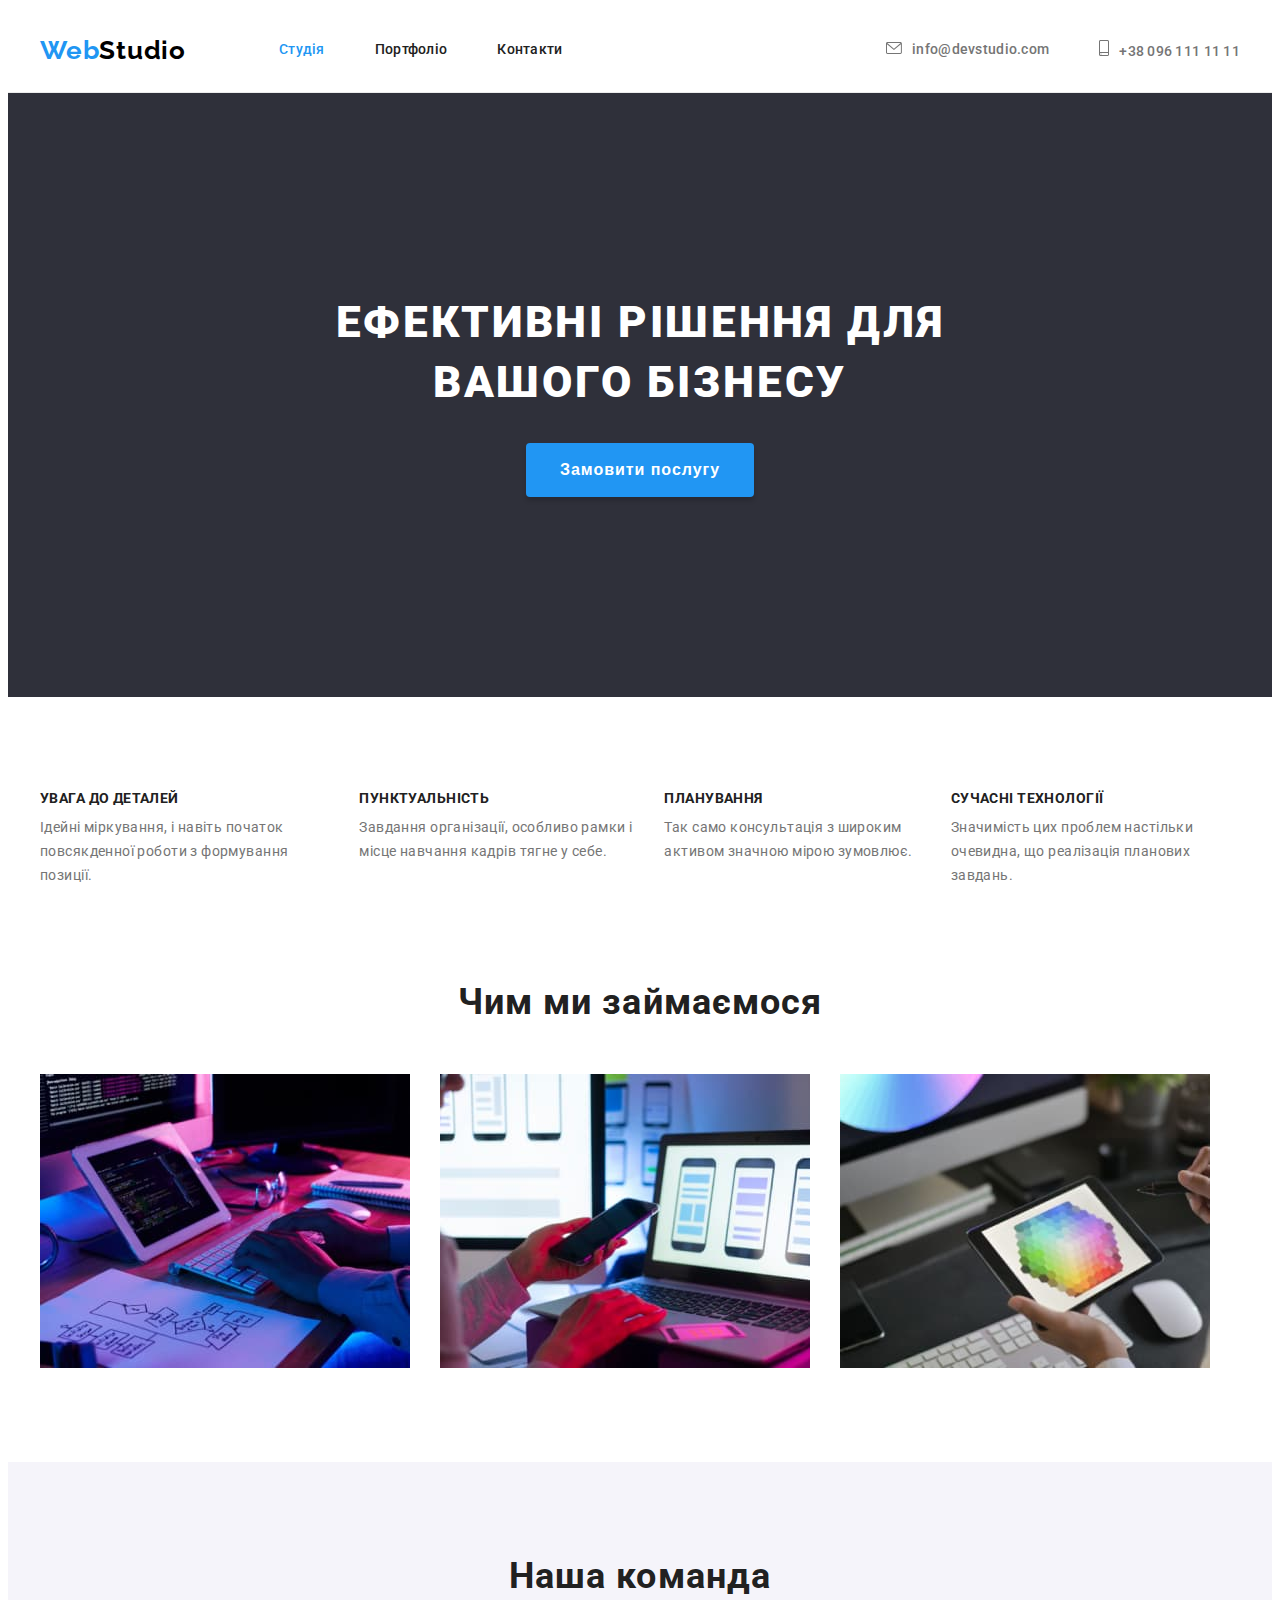
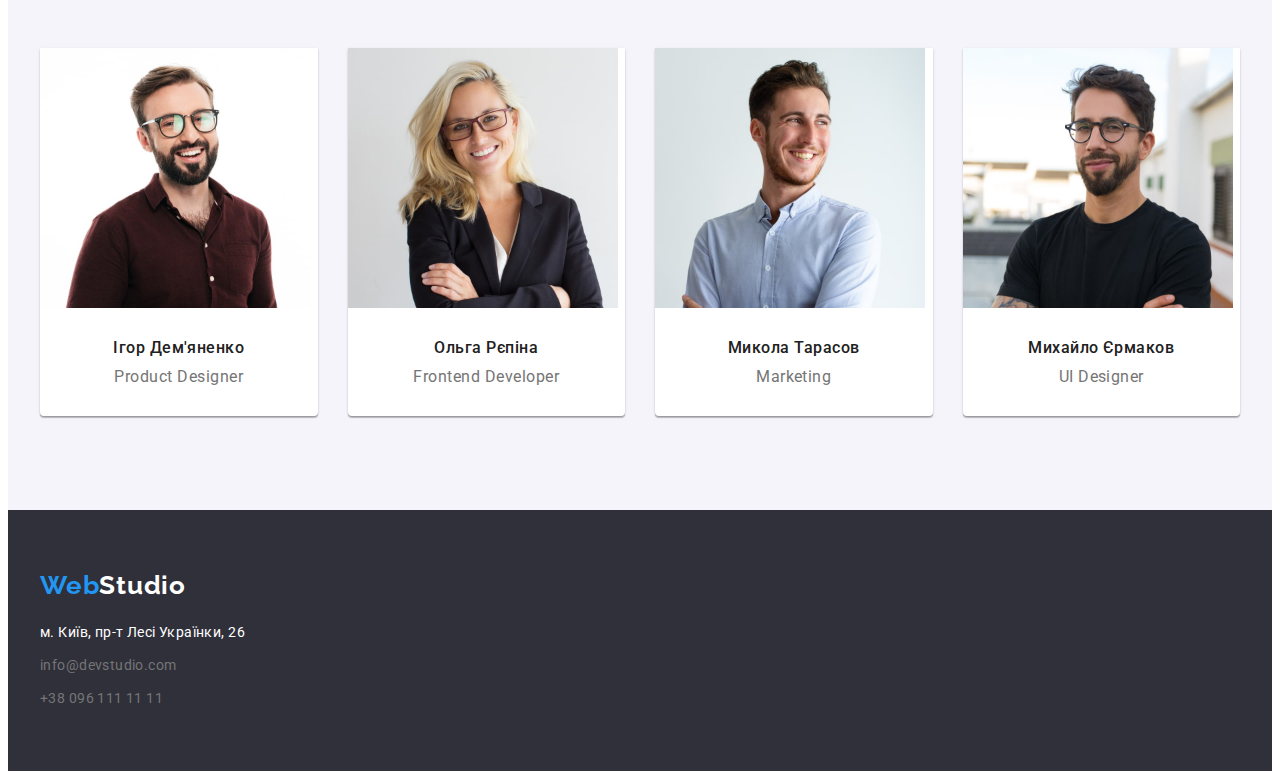
==== index.html @ 536db1f9 "sum" ====
<!DOCTYPE html>
<html lang="uk">
  <head>
    <meta charset="UTF-8" />
    <meta http-equiv="X-UA-Compatible" content="IE=edge" />
    <meta name="viewport" content="width=device-width, initial-scale=1.0" />
    <title>webstudio</title>
    <link rel="preconnect" href="https://fonts.googleapis.com" />
    <link rel="preconnect" href="https://fonts.gstatic.com" crossorigin />
    <link
      rel="stylesheet"
      href="https://cdnjs.cloudflare.com/ajax/libs/modern-normalize/1.1.0/modern-normalize.min.css"
      integrity="sha512-wpPYUAdjBVSE4KJnH1VR1HeZfpl1ub8YT/NKx4PuQ5NmX2tKuGu6U/JRp5y+Y8XG2tV+wKQpNHVUX03MfMFn9Q=="
      crossorigin="anonymous"
      referrerpolicy="no-referrer"
    />
    <link
      href="https://fonts.googleapis.com/css2?family=Raleway:wght@700&family=Roboto:wght@400;500;700;900&display=swap"
      rel="stylesheet"
    />
    <link rel="stylesheet" href="./css/styles.css" />
  </head>
  <body>
    <header>
      <div class="header container">
        <!--logo-->
        <div class="logo-nav">
          <a class="logo" href="./index.html"><span class="logo-web">Web</span>Studio</a>
          <!--navigation-->
          <nav class="nav">
            <ul class="navigation list">
              <li class="navigation-list-item">
                <a class="navigation-item active" href="/">Студія</a>
              </li>
              <li class="navigation-list-item">
                <a class="navigation-item" href="./portfolio.html">Портфоліо</a>
              </li>
              <li class="navigation-list-item"><a class="navigation-item" href="/">Контакти</a></li>
            </ul>
          </nav>
        </div>
        <!--contacts-->
        <ul class="contacts list">
          <li class="contacts-list-item">
            <a class="contacts-item" href="mailto:info@devstudio.com"
              ><svg class="icon-nav" width="16" height="12">
                <use href="./images/icons.svg#icon-mail"></use></svg
              >info@devstudio.com</a
            >
          </li>
          <li class="contacts-list-item">
            <a class="contacts-item" href="tel:+380961111111"
              ><svg class="icon-nav" width="10" height="16">
                <use href="./images/icons.svg#icon-phone"></use></svg
              >+38 096 111 11 11</a
            >
          </li>
        </ul>
      </div>
    </header>
    <main>
      <!--hero-->
      <section class="hero">
        <div class="container">
          <h1 class="hero-title">ЕФЕКТИВНІ РІШЕННЯ ДЛЯ ВАШОГО БІЗНЕСУ</h1>
          <button type="button" class="button-hero">Замовити послугу</button>
        </div>
      </section>

      <!--features-->
      <section class="features section">
        <div class="container">
          <h2 class="visually-hidden">Наші переваги</h2>
          <ul class="features list">
            <li class="features-item">
              <h3 class="features-name">УВАГА ДО ДЕТАЛЕЙ</h3>
              <p class="features-text">
                Ідейні міркування, і навіть початок повсякденної роботи з формування позиції.
              </p>
            </li>
            <li class="features-item">
              <h3 class="features-name">ПУНКТУАЛЬНІСТЬ</h3>
              <p class="features-text">
                Завдання організації, особливо рамки і місце навчання кадрів тягне у себе.
              </p>
            </li>
            <li class="features-item">
              <h3 class="features-name">ПЛАНУВАННЯ</h3>
              <p class="features-text">
                Так само консультація з широким активом значною мірою зумовлює.
              </p>
            </li>
            <li class="features-item">
              <h3 class="features-name">СУЧАСНІ ТЕХНОЛОГІЇ</h3>
              <p class="features-text">
                Значимість цих проблем настільки очевидна, що реалізація планових завдань.
              </p>
            </li>
          </ul>
        </div>
      </section>
      <!--what we do-->
      <section class="specialization section">
        <div class="container">
          <h2 class="specialization title">Чим ми займаємося</h2>
          <ul class="specialization list">
            <li class="specialization-item">
              <img src="images/img-1.jpg" alt="друкує текст" width="370" />
            </li>
            <li class="specialization-item">
              <img src="images/img-2.jpg" alt="телефон в руці" width="370" />
            </li>
            <li class="specialization-item">
              <img src="images/img-3.jpg" alt="спектр кольорів" width="370" />
            </li>
          </ul>
        </div>
      </section>
      <!--our team-->
      <section class="team section">
        <div class="team container">
          <h2 class="team title">Наша команда</h2>
          <ul class="team list">
            <li class="team-card">
              <img src="images/img-team1.jpg" alt="Ігор Демяненко" width="270" />
              <div class="team-card-name">
                <h3 class="team-name">Ігор Дем'яненко</h3>
                <p class="team-profession">Product Designer</p>
              </div>
            </li>
            <li class="team-card">
              <img src="images/img-team2.jpg" alt="Ольга Рєпіна" width="270" />
              <div class="team-card-name">
                <h3 class="team-name">Ольга Рєпіна</h3>
                <p class="team-profession">Frontend Developer</p>
              </div>
            </li>
            <li class="team-card">
              <img src="images/img-team3.jpg" alt="Микола Тарасов" width="270" />
              <div class="team-card-name">
                <h3 class="team-name">Микола Тарасов</h3>
                <p class="team-profession">Marketing</p>
              </div>
            </li>
            <li class="team-card">
              <img src="images/img-team4.jpg" alt="Михайло Єрмаков" width="270" />
              <div class="team-card-name">
                <h3 class="team-name">Михайло Єрмаков</h3>
                <p class="team-profession">UI Designer</p>
              </div>
            </li>
          </ul>
        </div>
      </section>
    </main>
    <footer class="footer">
      <div class="footer container">
        <div class="logo-all">
          <a class="logo" href="./index.html"><span class="logo-web">Web</span>Studio</a>
        </div>
        <address>
          <ul class="adress list">
            <li class="adress-item">
              <a class="adress phisical" href="https://cutt.ly/nXoE7GO"
                >м. Київ, пр-т Лесі Українки, 26</a
              >
            </li>
            <li class="adress-item">
              <a class="adress mail" href="mailto:info@devstudio.com">info@devstudio.com</a>
            </li>
            <li class="adress-item">
              <a class="adress phone" href="tel:+380961111111">+38 096 111 11 11</a>
            </li>
          </ul>
        </address>
      </div>
    </footer>
  </body>
</html>
---- css/styles.css ----
:root {
  --accent-color: #2196f3;
  --main-text-color: #212121;
  --gray-text-color: #757575;
  --background-darkblue-color: #2f303a;
  --white-color: #fff;
  --black-color: #000;
  --background-gray-color: #f5f4fa;
  --border-header: #ececec;
  --border-portfolio: #eeeeee;
  --button-hero-active: #188ce8;
}
body {
  font-family: Roboto, sans-serif;
  color: var(--main-text-color);
  background-color: var(--white-color);
}
h1,
h2,
h3,
h4,
h5,
h6,
ul,
p {
  margin: 0;
  padding: 0;
}
.container {
  width: 1200px;
  margin-left: auto;
  margin-right: auto;
  padding: 0 15px;
}
.section {
  padding-top: 94px;
  padding-bottom: 94px;
}
header {
  border-bottom: 1px solid var(--border-header);
}
.header.container {
  display: flex;
  justify-content: space-between;
  align-items: center;
}
.logo-nav {
  display: flex;
  align-items: center;
}

.logo {
  color: var(--black-color);
  font-family: Raleway, sans-serif;
  font-weight: 700;
  font-size: 26px;
  line-height: 1.19;
  text-decoration: none;
  letter-spacing: 0.03em;
}
.logo-web {
  color: var(--accent-color);
}
.list {
  list-style: none;
}
.nav {
  margin-left: 93px;
}

.navigation.list,
.contacts.list {
  font-weight: 500;
  font-size: 14px;
  line-height: 1.14;
  letter-spacing: 0.02em;
  text-decoration: none;
  display: flex;
  align-items: center;
  padding-top: 32px;
  padding-bottom: 32px;
}

.contacts-item {
  color: var(--gray-text-color);
  text-decoration: none;
}
.contacts-list-item {
  margin-right: 50px;
 
}
.contacts-list-item:last-child {
  margin-right: 0;
}
.navigation-list-item {
  margin-right: 50px;
}
.navigation-list-item:last-child {
  margin-right: 0;
}
.navigation-item {
  line-height: 1;
  color: var(--main-text-color);
  text-decoration: none;
  line-height: 1.14;
  letter-spacing: 0.02em;
}

.navigation-item:hover,
.navigation-item:focus,
.contacts-item:hover,
.contacts-item:focus,
.active {
  color: var(--accent-color);
}

.hero {
  background-color: var(--background-darkblue-color);
  text-align: center;
  padding-top: 200px;
  padding-bottom: 200px;
}
.hero-title {
  color: var(--white-color);
  font-weight: 900;
  font-size: 44px;
  line-height: 1.36;
  letter-spacing: 0.06em;
  text-transform: uppercase;
  margin-right: auto;
  margin-left: auto;
  margin-bottom: 30px;
  width: 696px;
}

.button-hero {
  font-weight: 700;
  font-size: 16px;
  line-height: 1.87;
  align-items: center;
  text-align: center;
  letter-spacing: 0.06em;
  cursor: pointer;
  box-shadow: 0px 4px 4px rgba(0, 0, 0, 0.15);
  border-radius: 4px;
  border-color: transparent;
  padding: 10px 32px;
}
.button-hero:hover,
.button-hero:focus {
  background-color: var(--button-hero-active);
}
.button.list {
  display: flex;
  justify-content: center;
  margin-bottom: 50px;
}

.button-portfolio {
  background-color: var(--background-gray-color);
  color: var(--main-text-color);
  font-weight: 500;
  font-size: 16px;
  line-height: 1.62;
  text-align: center;
  letter-spacing: 0.03em;
  cursor: pointer;
  border-radius: 4px;
  border-color: transparent;
  padding: 6px 22px;
}

.button-portfolio.all {
  padding-left: 25px;
  padding-right: 25px;
}
.btn-item {
  margin-right: 8px;
}
.btn-item:last-child {
  margin-right: 0;
}

.button-hero,
.button-portfolio:hover,
.button-portfolio:focus {
  background-color: var(--accent-color);
  color: var(--white-color);
}

.visually-hidden {
  position: absolute;
  white-space: nowrap;
  width: 1px;
  height: 1px;
  overflow: hidden;
  border: 0;
  padding: 0;
  clip: rect(0 0 0 0);
  clip-path: inset(50%);
  margin: -1px;
}

.features.list {
  display: flex;
}
.features-item {
  flex-basis: calc((100%-90px)/4 );
  margin-right: 30px;
}
.features-item:last-child {
  margin-right: 0;
}
.features-name {
  font-weight: 700;
  font-size: 14px;
  line-height: 1.14;
  text-transform: uppercase;
  letter-spacing: 0.03em;
  margin-bottom: 10px;
}
.features-text {
  font-size: 14px;
  line-height: 1.71;
  color: var(--gray-text-color);
  letter-spacing: 0.03em;
}
.specialization.section {
  padding-top: 0;
}
.specialization.list {
  display: flex;
}
.specialization-item {
  margin-right: 30px;
}
.specialization-item:last-child {
  margin-right: 0;
}

.team {
  background-color: var(--background-gray-color);
  text-align: center;
}
.title {
  font-weight: 700;
  font-size: 36px;
  line-height: 1.16;
  text-align: center;
  letter-spacing: 0.03em;
  margin-bottom: 50px;
}
.team.list {
  display: flex;
}
.team-card {
  background-color: var(--white-color);
  text-decoration: none;
  flex-basis: calc((100% - 90px) / 4);
  margin-right: 30px;
  box-shadow: 0px 1px 3px rgba(0, 0, 0, 0.12), 0px 1px 1px rgba(0, 0, 0, 0.14),
    0px 2px 1px rgba(0, 0, 0, 0.2);
  border-radius: 0px 0px 4px 4px;
}
.team-card:last-child {
  margin-right: 0;
}
img {
  display: block;
  max-width: 100%;
  height: auto;
}
.team-name {
  color: var(--main-text-color);
  font-weight: 500;
  font-size: 16px;
  line-height: 1.19;
  letter-spacing: 0.03em;
  margin-bottom: 10px;
}

.team-profession {
  font-size: 16px;
  line-height: 1.19;
  letter-spacing: 0.03em;
  color: var(--gray-text-color);
}
.team-card-name {
  padding-top: 30px;
  padding-bottom: 30px;
}
.button.list {
  display: flex;
}

.portfolio.list {
  display: flex;
  flex-wrap: wrap;
}
.portfolio-list-item {
  flex-basis: calc((100% - 60px) / 3 );
  margin-right: 30px;
  margin-bottom: 30px;
}
.portfolio-list-item:nth-child(3n) {
  margin-right: 0;
}
.portfolio-list-item:nth-last-child(-n + 3) {
  margin-bottom: 0;
}
.portfolio-item-title {
  border: 1px solid var(--border-portfolio);
  border-top: none;
  padding: 20px 24px;
}
.portfolio-item {
  text-decoration: none;
  font-size: 16px;
  line-height: 1.88;
  letter-spacing: 0.03em;
  color: var(--gray-text-color);
}
.portfolio-name {
  font-weight: 700;
  font-size: 18px;
  line-height: 2;
  letter-spacing: 0.06em;
  color: var(--main-text-color);
  margin-bottom: 4px;
}

footer {
  background-color: var(--background-darkblue-color);
  padding-top: 60px;
  padding-bottom: 60px;
}

.logo-all {
  margin-bottom: 20px;
}
.logo-all > .logo,
.adress.phisical {
  color: var(--white-color);
}
.adress {
  color: var(--gray-text-color);
  font-size: 14px;
  line-height: 1.71;
  font-style: normal;
  text-decoration: none;
  letter-spacing: 0.03em;
}
.adress:hover,
.adress:focus {
  color: var(--accent-color);
}
.adress-item {
  margin-bottom: 9px;
}
.adress-item:last-child {
  margin-bottom: 0;
}
.icon-nav{
  margin-right: 10px;
  object-position: 50% 50%;
}
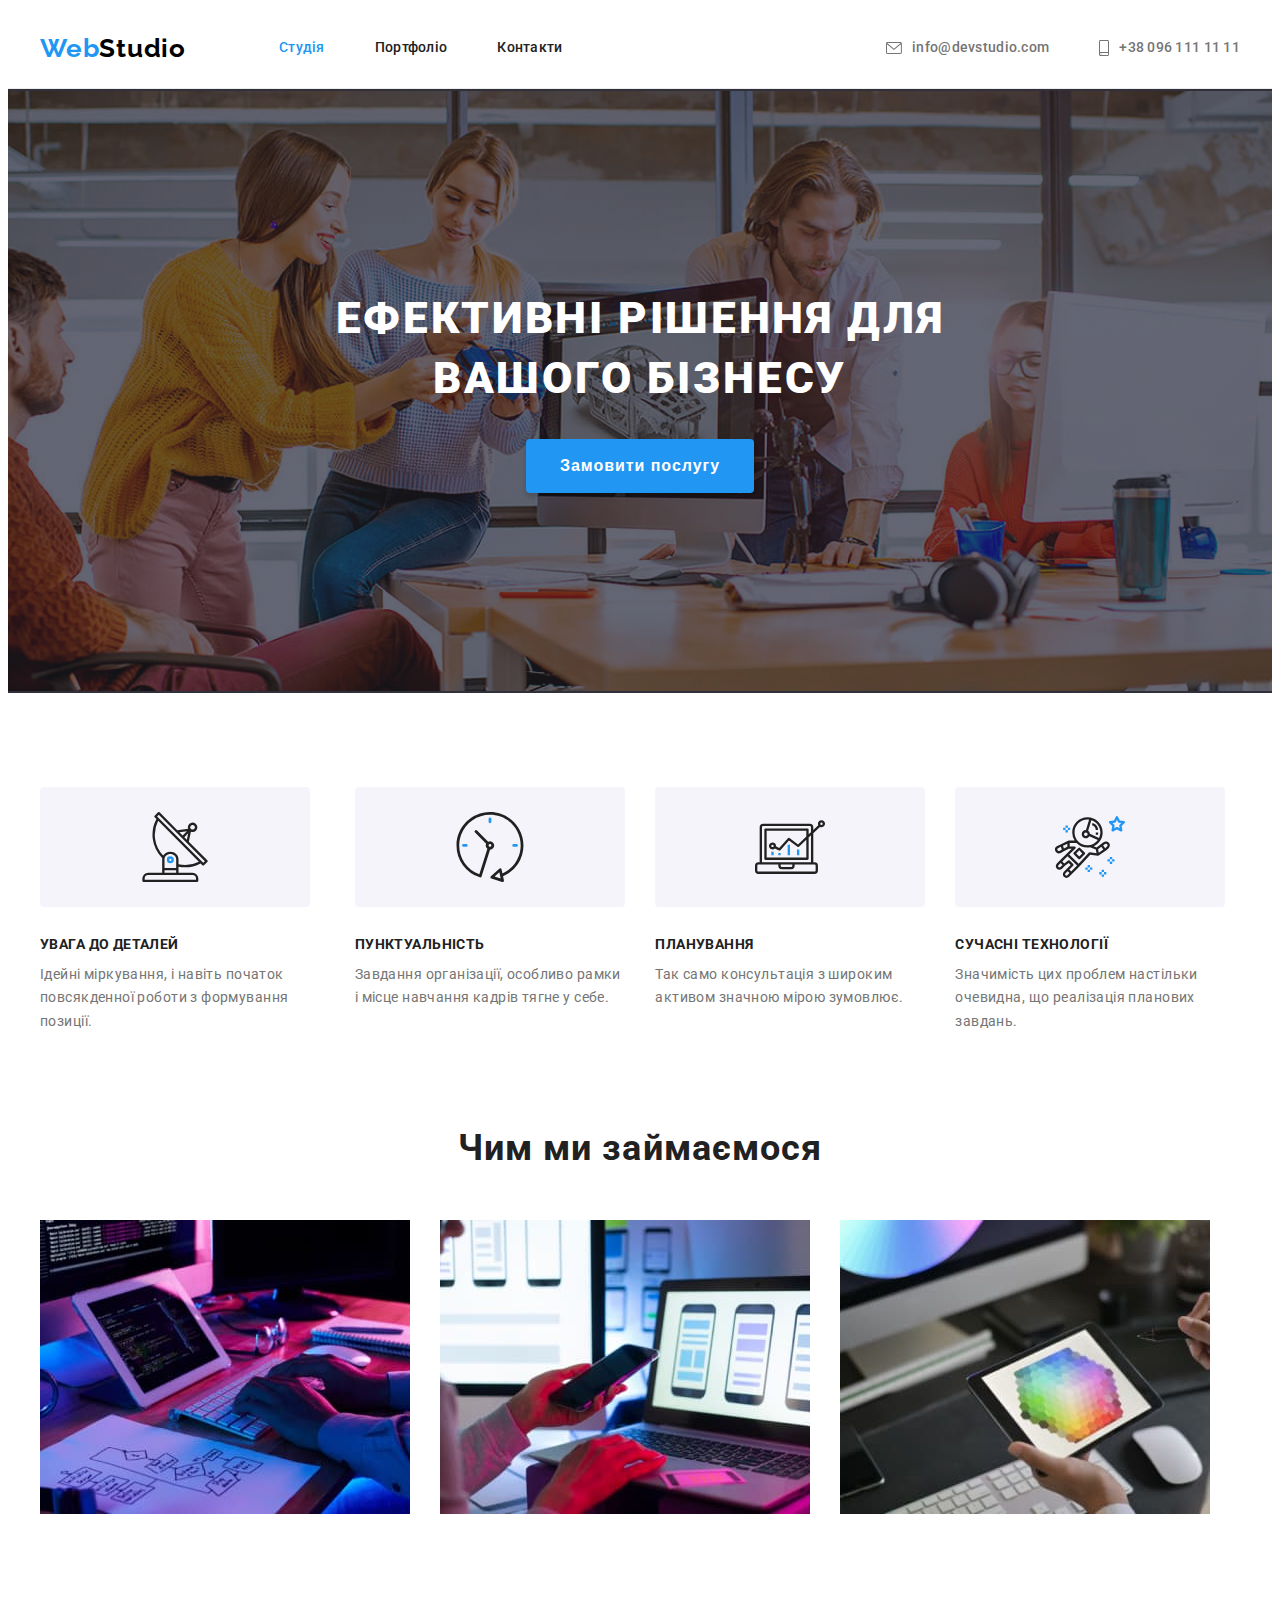
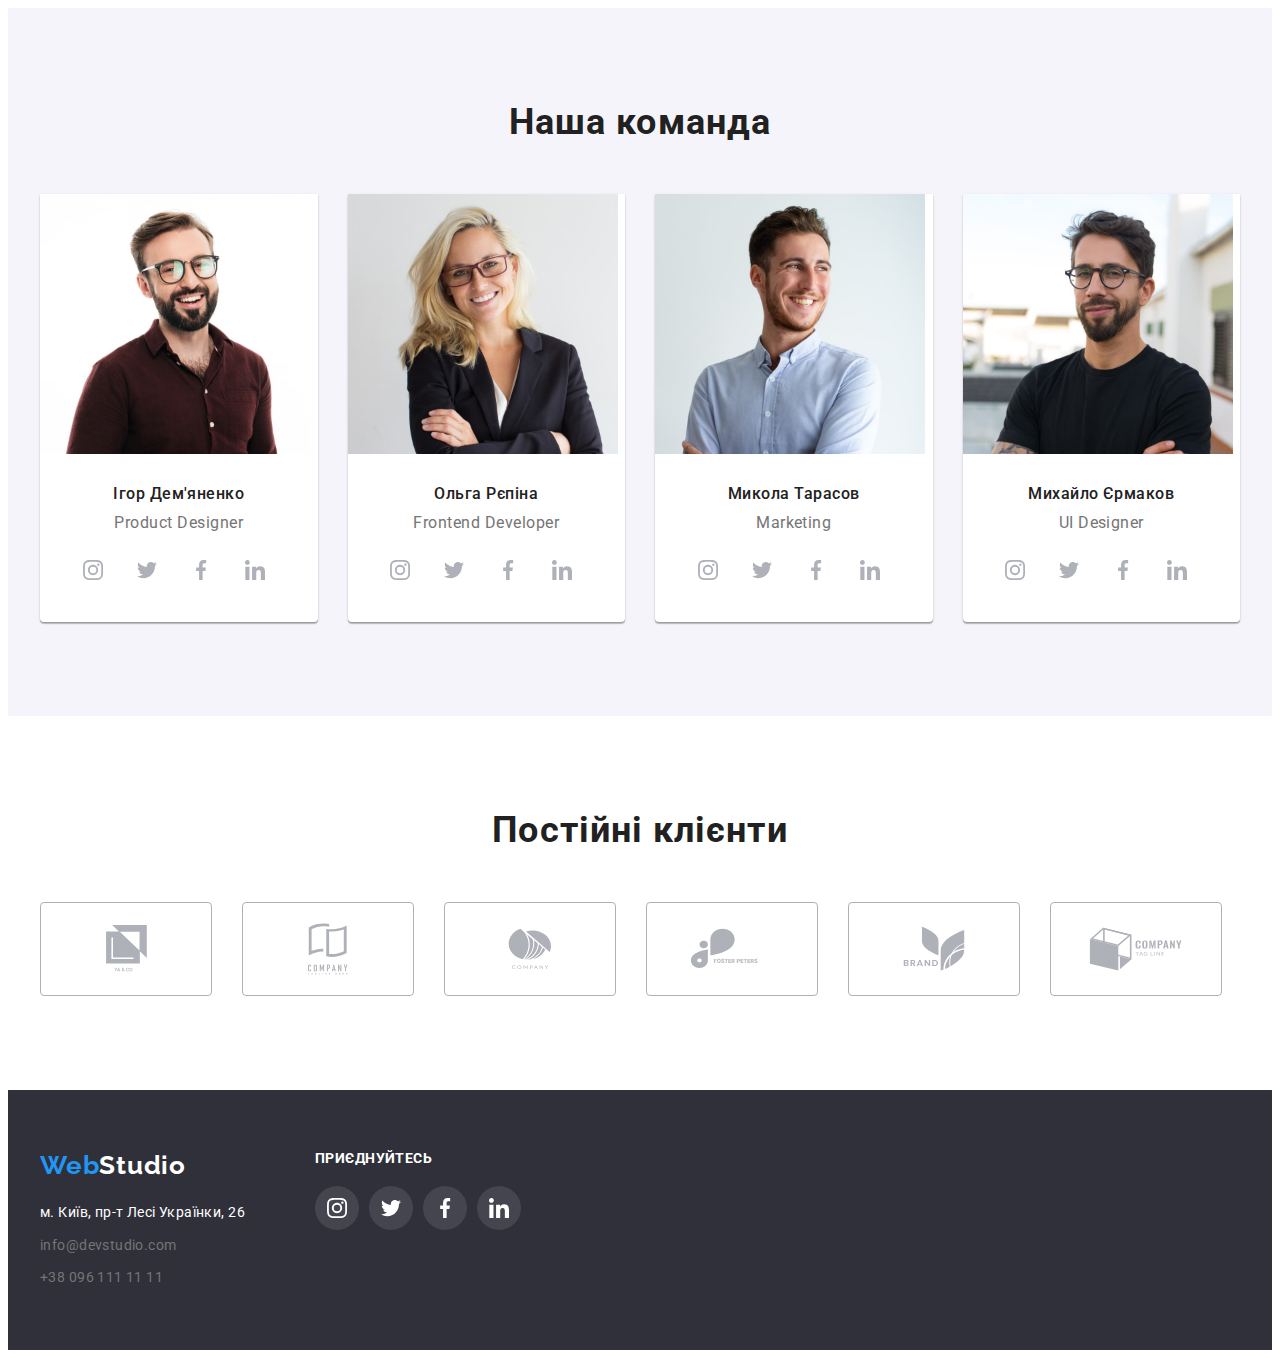
==== commit 4e6f456a: "sum" ====
--- a/index.html
+++ b/index.html
@@ -35,7 +35,7 @@
               <li class="navigation-list-item">
                 <a class="navigation-item" href="./portfolio.html">Портфоліо</a>
               </li>
-              <li class="navigation-list-item"><a class="navigation-item" href="/">Контакти</a></li>
+              <li class="navigation-list-item"><a class="navigation-item" href="#footer">Контакти</a></li>
             </ul>
           </nav>
         </div>
@@ -43,14 +43,14 @@
         <ul class="contacts list">
           <li class="contacts-list-item">
             <a class="contacts-item" href="mailto:info@devstudio.com"
-              ><svg class="icon-nav" width="16" height="12">
+              ><svg class="icon-nav" width="16px" height="12px">
                 <use href="./images/icons.svg#icon-mail"></use></svg
               >info@devstudio.com</a
             >
           </li>
           <li class="contacts-list-item">
             <a class="contacts-item" href="tel:+380961111111"
-              ><svg class="icon-nav" width="10" height="16">
+              ><svg class="icon-nav" width="10px" height="16px">
                 <use href="./images/icons.svg#icon-phone"></use></svg
               >+38 096 111 11 11</a
             >
@@ -73,24 +73,45 @@
           <h2 class="visually-hidden">Наші переваги</h2>
           <ul class="features list">
             <li class="features-item">
+              <div class="features-icon">
+                <svg width="70px" height="70px">
+                  <use href="./images/icons.svg#icon-antenna"></use>
+                </svg>
+              </div>
+
               <h3 class="features-name">УВАГА ДО ДЕТАЛЕЙ</h3>
               <p class="features-text">
                 Ідейні міркування, і навіть початок повсякденної роботи з формування позиції.
               </p>
             </li>
             <li class="features-item">
+              <div class="features-icon">
+                <svg width="70px" height="70px">
+                  <use href="./images/icons.svg#icon-clock"></use>
+                </svg>
+              </div>
               <h3 class="features-name">ПУНКТУАЛЬНІСТЬ</h3>
               <p class="features-text">
                 Завдання організації, особливо рамки і місце навчання кадрів тягне у себе.
               </p>
             </li>
             <li class="features-item">
+              <div class="features-icon">
+                <svg width="70px" height="70px">
+                  <use href="./images/icons.svg#icon-diagram"></use>
+                </svg>
+              </div>
               <h3 class="features-name">ПЛАНУВАННЯ</h3>
               <p class="features-text">
                 Так само консультація з широким активом значною мірою зумовлює.
               </p>
             </li>
             <li class="features-item">
+              <div class="features-icon">
+                <svg width="70px" height="70px">
+                  <use href="./images/icons.svg#icon-astronaut"></use>
+                </svg>
+              </div>
               <h3 class="features-name">СУЧАСНІ ТЕХНОЛОГІЇ</h3>
               <p class="features-text">
                 Значимість цих проблем настільки очевидна, що реалізація планових завдань.
@@ -126,6 +147,32 @@
               <div class="team-card-name">
                 <h3 class="team-name">Ігор Дем'яненко</h3>
                 <p class="team-profession">Product Designer</p>
+                <ul class="social list">
+                  <li class="social-icon">
+                    <a href="/" class="social-link"
+                      ><svg width="20px" height="20px">
+                        <use href="./images/icons.svg#icon-instagram"></use></svg
+                    ></a>
+                  </li>
+                  <li class="social-icon">
+                    <a href="/" class="social-link"
+                      ><svg width="20px" height="20px">
+                        <use href="./images/icons.svg#icon-twitter"></use></svg
+                    ></a>
+                  </li>
+                  <li class="social-icon">
+                    <a href="/" class="social-link"
+                      ><svg width="20px" height="20px">
+                        <use href="./images/icons.svg#icon-facebook"></use></svg
+                    ></a>
+                  </li>
+                  <li class="social-icon">
+                    <a href="/" class="social-link"
+                      ><svg width="20px" height="20px">
+                        <use href="./images/icons.svg#icon-linkedin"></use></svg
+                    ></a>
+                  </li>
+                </ul>
               </div>
             </li>
             <li class="team-card">
@@ -133,6 +180,32 @@
               <div class="team-card-name">
                 <h3 class="team-name">Ольга Рєпіна</h3>
                 <p class="team-profession">Frontend Developer</p>
+                <ul class="social list">
+                  <li class="social-icon">
+                    <a href="/" class="social-link"
+                      ><svg width="20px" height="20px">
+                        <use href="./images/icons.svg#icon-instagram"></use></svg
+                    ></a>
+                  </li>
+                  <li class="social-icon">
+                    <a href="/" class="social-link"
+                      ><svg width="20px" height="20px">
+                        <use href="./images/icons.svg#icon-twitter"></use></svg
+                    ></a>
+                  </li>
+                  <li class="social-icon">
+                    <a href="/" class="social-link"
+                      ><svg width="20px" height="20px">
+                        <use href="./images/icons.svg#icon-facebook"></use></svg
+                    ></a>
+                  </li>
+                  <li class="social-icon">
+                    <a href="/" class="social-link"
+                      ><svg width="20px" height="20px">
+                        <use href="./images/icons.svg#icon-linkedin"></use></svg
+                    ></a>
+                  </li>
+                </ul>
               </div>
             </li>
             <li class="team-card">
@@ -140,6 +213,32 @@
               <div class="team-card-name">
                 <h3 class="team-name">Микола Тарасов</h3>
                 <p class="team-profession">Marketing</p>
+                <ul class="social list">
+                  <li class="social-icon">
+                    <a href="/" class="social-link"
+                      ><svg width="20px" height="20px">
+                        <use href="./images/icons.svg#icon-instagram"></use></svg
+                    ></a>
+                  </li>
+                  <li class="social-icon">
+                    <a href="/" class="social-link"
+                      ><svg width="20px" height="20px">
+                        <use href="./images/icons.svg#icon-twitter"></use></svg
+                    ></a>
+                  </li>
+                  <li class="social-icon">
+                    <a href="/" class="social-link"
+                      ><svg width="20px" height="20px">
+                        <use href="./images/icons.svg#icon-facebook"></use></svg
+                    ></a>
+                  </li>
+                  <li class="social-icon">
+                    <a href="/" class="social-link"
+                      ><svg width="20px" height="20px">
+                        <use href="./images/icons.svg#icon-linkedin"></use></svg
+                    ></a>
+                  </li>
+                </ul>
               </div>
             </li>
             <li class="team-card">
@@ -147,32 +246,132 @@
               <div class="team-card-name">
                 <h3 class="team-name">Михайло Єрмаков</h3>
                 <p class="team-profession">UI Designer</p>
+                <ul class="social list">
+                  <li class="social-icon">
+                    <a href="/" class="social-link"
+                      ><svg width="20px" height="20px">
+                        <use href="./images/icons.svg#icon-instagram"></use></svg
+                    ></a>
+                  </li>
+                  <li class="social-icon">
+                    <a href="/" class="social-link"
+                      ><svg width="20px" height="20px">
+                        <use href="./images/icons.svg#icon-twitter"></use></svg
+                    ></a>
+                  </li>
+                  <li class="social-icon">
+                    <a href="/" class="social-link"
+                      ><svg width="20px" height="20px">
+                        <use href="./images/icons.svg#icon-facebook"></use></svg
+                    ></a>
+                  </li>
+                  <li class="social-icon">
+                    <a href="/" class="social-link"
+                      ><svg width="20px" height="20px">
+                        <use href="./images/icons.svg#icon-linkedin"></use></svg
+                    ></a>
+                  </li>
+                </ul>
               </div>
             </li>
           </ul>
         </div>
       </section>
+      <section class="clients section">
+        <div class="clients container">
+          <h2 class="clients title">Постійні клієнти</h2>
+          <ul class="clients list">
+            <li class="clients-item">
+              <a href="/" class="clients-link"
+                ><svg class="clients-icon" width="41px" height="46.7px">
+                  <use href="./images/icons.svg#icon-company1"></use></svg
+              ></a>
+            </li>
+            <li class="clients-item">
+              <a href="/" class="clients-link"
+                ><svg class="clients-icon" width="40px" height="52px">
+                  <use href="./images/icons.svg#icon-company2"></use></svg
+              ></a>
+            </li>
+            <li class="clients-item">
+              <a href="/" class="clients-link"
+                ><svg class="clients-icon" width="43.46px" height="41.18px">
+                  <use href="./images/icons.svg#icon-company3"></use></svg
+              ></a>
+            </li>
+            <li class="clients-item">
+              <a href="/" class="clients-link"
+                ><svg class="clients-icon" width="84.44px" height="40.62px">
+                  <use href="./images/icons.svg#icon-company4"></use></svg
+              ></a>
+            </li>
+            <li class="clients-item">
+              <a href="/" class="clients-link"
+                ><svg class="clients-icon" width="62.54px" height="45.43px">
+                  <use href="./images/icons.svg#icon-company5"></use></svg
+              ></a>
+            </li>
+            <li class="clients-item">
+              <a href="/" class="clients-link"
+                ><svg class="clients-icon" width="93.79px" height="43.93px">
+                  <use href="./images/icons.svg#icon-company6"></use></svg
+              ></a>
+            </li>
+          </ul>
+        </div>
+      </section>
     </main>
-    <footer class="footer">
+    <footer id="footer">
       <div class="footer container">
-        <div class="logo-all">
-          <a class="logo" href="./index.html"><span class="logo-web">Web</span>Studio</a>
-        </div>
-        <address>
-          <ul class="adress list">
-            <li class="adress-item">
-              <a class="adress phisical" href="https://cutt.ly/nXoE7GO"
-                >м. Київ, пр-т Лесі Українки, 26</a
-              >
-            </li>
-            <li class="adress-item">
-              <a class="adress mail" href="mailto:info@devstudio.com">info@devstudio.com</a>
-            </li>
-            <li class="adress-item">
-              <a class="adress phone" href="tel:+380961111111">+38 096 111 11 11</a>
-            </li>
-          </ul>
-        </address>
+        <div class="footer contacts">
+          <div class="logo-all">
+            <a class="logo" href="./index.html"><span class="logo-web">Web</span>Studio</a>
+          </div>
+          <address>
+            <ul class="adress list">
+              <li class="adress-item">
+                <a class="adress phisical" href="https://cutt.ly/nXoE7GO"
+                  >м. Київ, пр-т Лесі Українки, 26</a
+                >
+              </li>
+              <li class="adress-item">
+                <a class="adress mail" href="mailto:info@devstudio.com">info@devstudio.com</a>
+              </li>
+              <li class="adress-item">
+                <a class="adress phone" href="tel:+380961111111">+38 096 111 11 11</a>
+              </li>
+            </ul>
+          </address>
+        </div>
+        <div class="footer-links">
+          <h3 class="footer-links-title">ПРИЄДНУЙТЕСЬ</h3>
+          <ul class="footer social list">
+                  <li class="footer social-icon">
+                    <a href="/" class="footer social-link"
+                      ><svg width="20px" height="20px">
+                        <use href="./images/icons.svg#icon-instagram"></use></svg
+                    ></a>
+                  </li>
+                  <li class="footer social-icon">
+                    <a href="/" class="footer social-link"
+                      ><svg width="20px" height="20px">
+                        <use href="./images/icons.svg#icon-twitter"></use></svg
+                    ></a>
+                  </li>
+                  <li class="footer social-icon">
+                    <a href="/" class="footer social-link"
+                      ><svg width="20px" height="20px">
+                        <use href="./images/icons.svg#icon-facebook"></use></svg
+                    ></a>
+                  </li>
+                  <li class="footer social-icon">
+                    <a href="/" class="footer social-link"
+                      ><svg width="20px" height="20px">
+                        <use href="./images/icons.svg#icon-linkedin"></use></svg
+                    ></a>
+                  </li>
+                </ul>
+        </div>
       </div>
     </footer>
   </body>
--- a/css/styles.css
+++ b/css/styles.css
@@ -2,13 +2,16 @@
   --accent-color: #2196f3;
   --main-text-color: #212121;
   --gray-text-color: #757575;
-  --background-darkblue-color: #2f303a;
+  --background-hero: #2f303a;
+  --background-gradient-color: rgba(47, 48, 58, 0.4);
   --white-color: #fff;
   --black-color: #000;
   --background-gray-color: #f5f4fa;
   --border-header: #ececec;
   --border-portfolio: #eeeeee;
   --button-hero-active: #188ce8;
+  --icon-color: #afb1b8;
+  --footer-icon-color:rgba(255, 255, 255, 0.1);
 }
 body {
   font-family: Roboto, sans-serif;
@@ -84,14 +87,21 @@
 .contacts-item {
   color: var(--gray-text-color);
   text-decoration: none;
+  display: flex;
+  align-items: center;
+  justify-content: center;
 }
 .contacts-list-item {
   margin-right: 50px;
- 
 }
 .contacts-list-item:last-child {
   margin-right: 0;
 }
+.icon-nav {
+  margin-right: 10px;
+  fill: currentColor;
+}
+
 .navigation-list-item {
   margin-right: 50px;
 }
@@ -115,10 +125,19 @@
 }
 
 .hero {
-  background-color: var(--background-darkblue-color);
+  background-color: var(--background-hero);
   text-align: center;
   padding-top: 200px;
   padding-bottom: 200px;
+  background-repeat: no-repeat;
+  background-size: 1600px;
+  background-position: center;
+  background-image: linear-gradient(
+      to right,
+      var(--background-gradient-color),
+      var(--background-gradient-color)
+    ),
+    url(../images/background-hero.jpg);
 }
 .hero-title {
   color: var(--white-color);
@@ -180,6 +199,11 @@
 .btn-item:last-child {
   margin-right: 0;
 }
+.btn-item:hover,
+.btn-item:focus{
+  box-shadow: 0px 3px 1px rgba(0, 0, 0, 0.1), 0px 1px 2px rgba(0, 0, 0, 0.08), 0px 2px 2px rgba(0, 0, 0, 0.12);
+  border-radius: 4px;
+}
 
 .button-hero,
 .button-portfolio:hover,
@@ -205,7 +229,7 @@
   display: flex;
 }
 .features-item {
-  flex-basis: calc((100%-90px)/4 );
+  flex-basis: calc((100%-90px) / 4);
   margin-right: 30px;
 }
 .features-item:last-child {
@@ -225,6 +249,16 @@
   color: var(--gray-text-color);
   letter-spacing: 0.03em;
 }
+.features-icon {
+  width: 270px;
+  height: 120px;
+  background-color: var(--background-gray-color);
+  display: flex;
+  justify-content: center;
+  align-items: center;
+  border-radius: 4px;
+  margin-bottom: 30px;
+}
 .specialization.section {
   padding-top: 0;
 }
@@ -284,11 +318,38 @@
   line-height: 1.19;
   letter-spacing: 0.03em;
   color: var(--gray-text-color);
+  margin-bottom: 16px;
 }
 .team-card-name {
   padding-top: 30px;
   padding-bottom: 30px;
 }
+
+.social.list {
+  display: flex;
+  justify-content: center;
+}
+
+.social-link {
+  display: flex;
+  align-items: center;
+  justify-content: center;
+  width: 44px;
+  height: 44px;
+  border-radius: 50%;
+  color: var(--icon-color);
+}
+.social-icon {
+  margin-right: 10px;
+}
+.social-link:hover,
+.social-link:focus {
+  background-color: var(--accent-color);
+  color: var(--white-color);
+}
+.social-link > svg {
+  fill: currentColor;
+}
 .button.list {
   display: flex;
 }
@@ -298,9 +359,13 @@
   flex-wrap: wrap;
 }
 .portfolio-list-item {
-  flex-basis: calc((100% - 60px) / 3 );
+  flex-basis: calc((100% - 60px) / 3);
   margin-right: 30px;
   margin-bottom: 30px;
+}
+.portfolio-list-item:hover,
+.portfolio-list-item:focus{
+  box-shadow: 0px 1px 1px rgba(0, 0, 0, 0.12), 0px 4px 4px rgba(0, 0, 0, 0.06), 1px 4px 6px rgba(0, 0, 0, 0.16);
 }
 .portfolio-list-item:nth-child(3n) {
   margin-right: 0;
@@ -330,7 +395,7 @@
 }
 
 footer {
-  background-color: var(--background-darkblue-color);
+  background-color: var(--background-hero);
   padding-top: 60px;
   padding-bottom: 60px;
 }
@@ -360,7 +425,49 @@
 .adress-item:last-child {
   margin-bottom: 0;
 }
-.icon-nav{
-  margin-right: 10px;
-  object-position: 50% 50%;
-}
+.clients.list{
+display: flex;
+}
+.clients-link{
+display:flex; 
+width:170px;
+height: 92px;
+border: 1px solid var(--icon-color);
+border-radius: 4px;
+justify-content: center;
+align-items: center;
+}
+.clients-item{
+margin-right: 30px;
+}
+.clients-item:last-child{
+margin-right: 0;
+}
+.clients-link:hover,
+.clients-link:focus{
+  border-color: var(--accent-color);
+}
+.footer.container{
+  display: flex;
+}
+.footer-links-title{
+font-family: 'Roboto';
+font-style: normal;
+font-weight: 700;
+font-size: 14px;
+color:var(--white-color);
+line-height: 16px;
+letter-spacing: 0.03em;
+margin-bottom: 20px;
+}
+.footer.social-link{
+  color:var(--white-color);
+  background-color:var(--footer-icon-color);
+}
+.footer.social-link:hover,
+.footer.social-link:focus{
+  background-color: var(--accent-color);
+}
+.footer.contacts{
+margin-right: 70px;
+}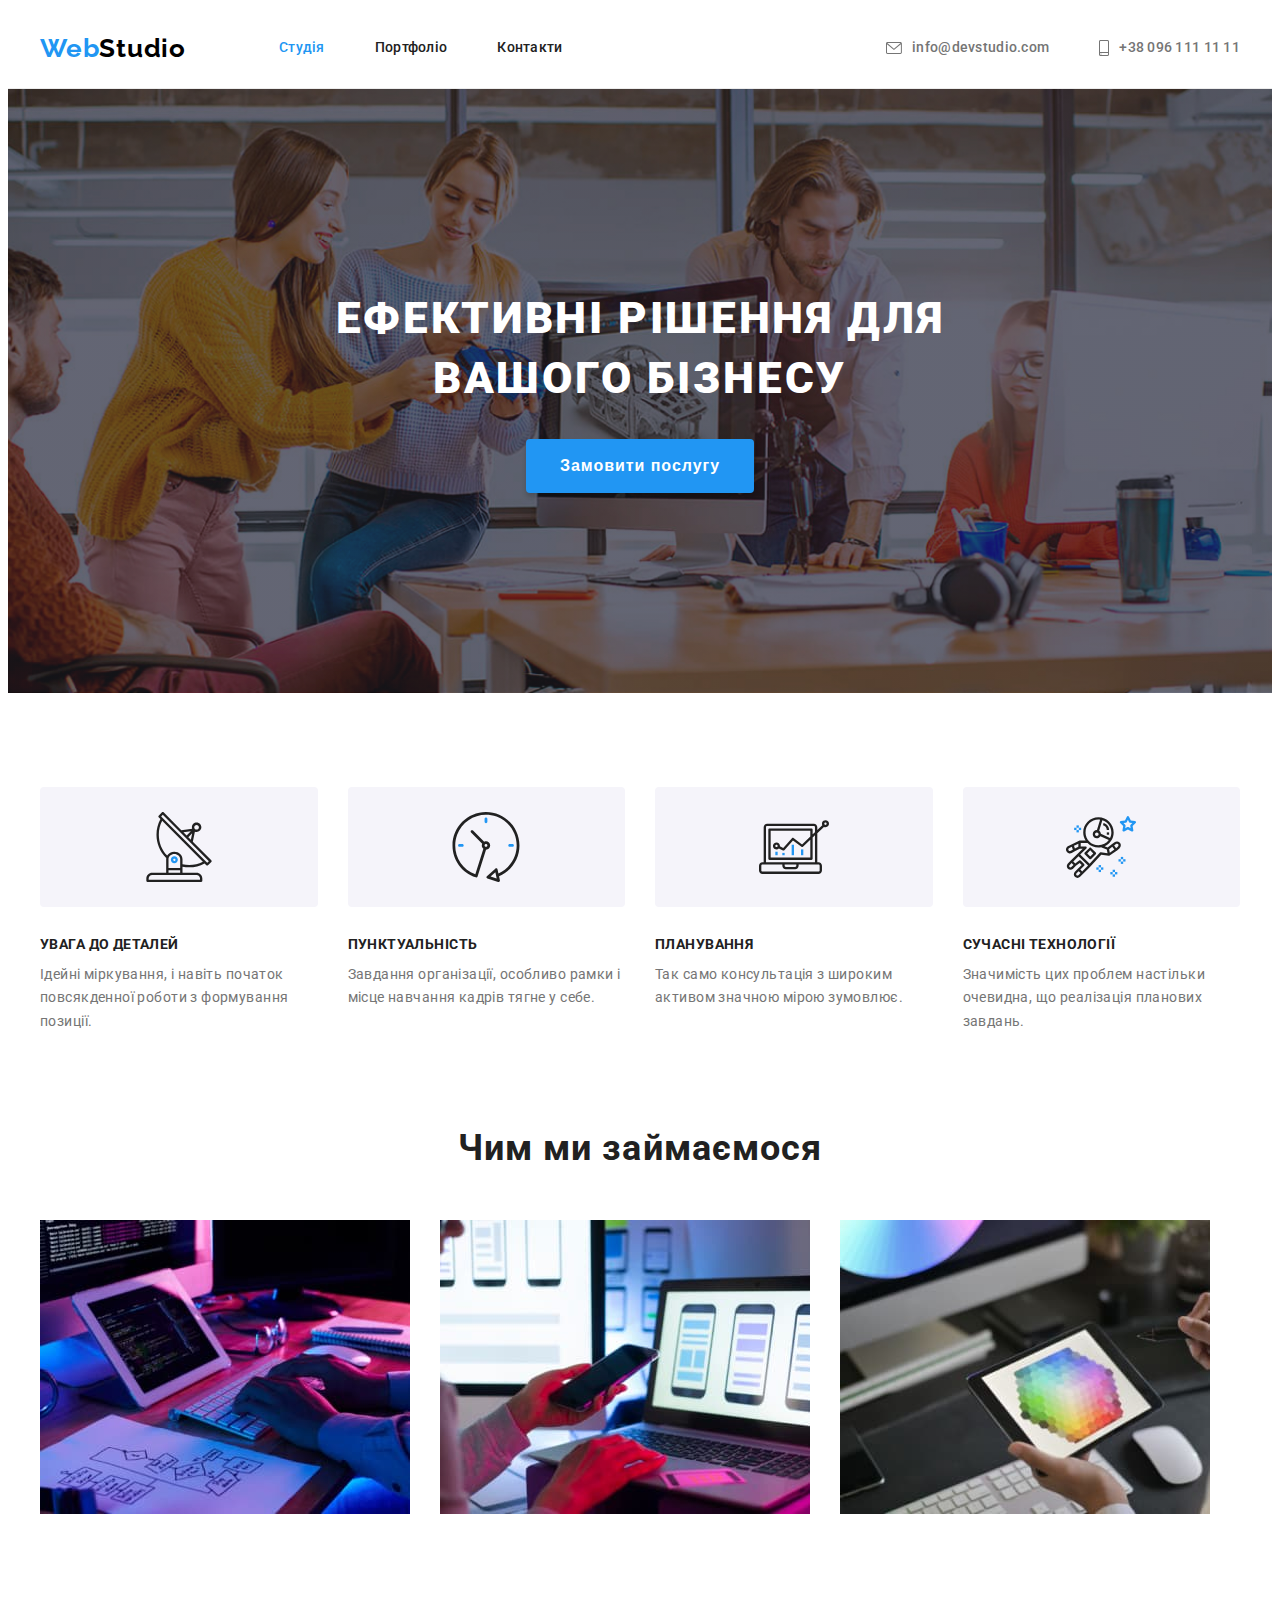
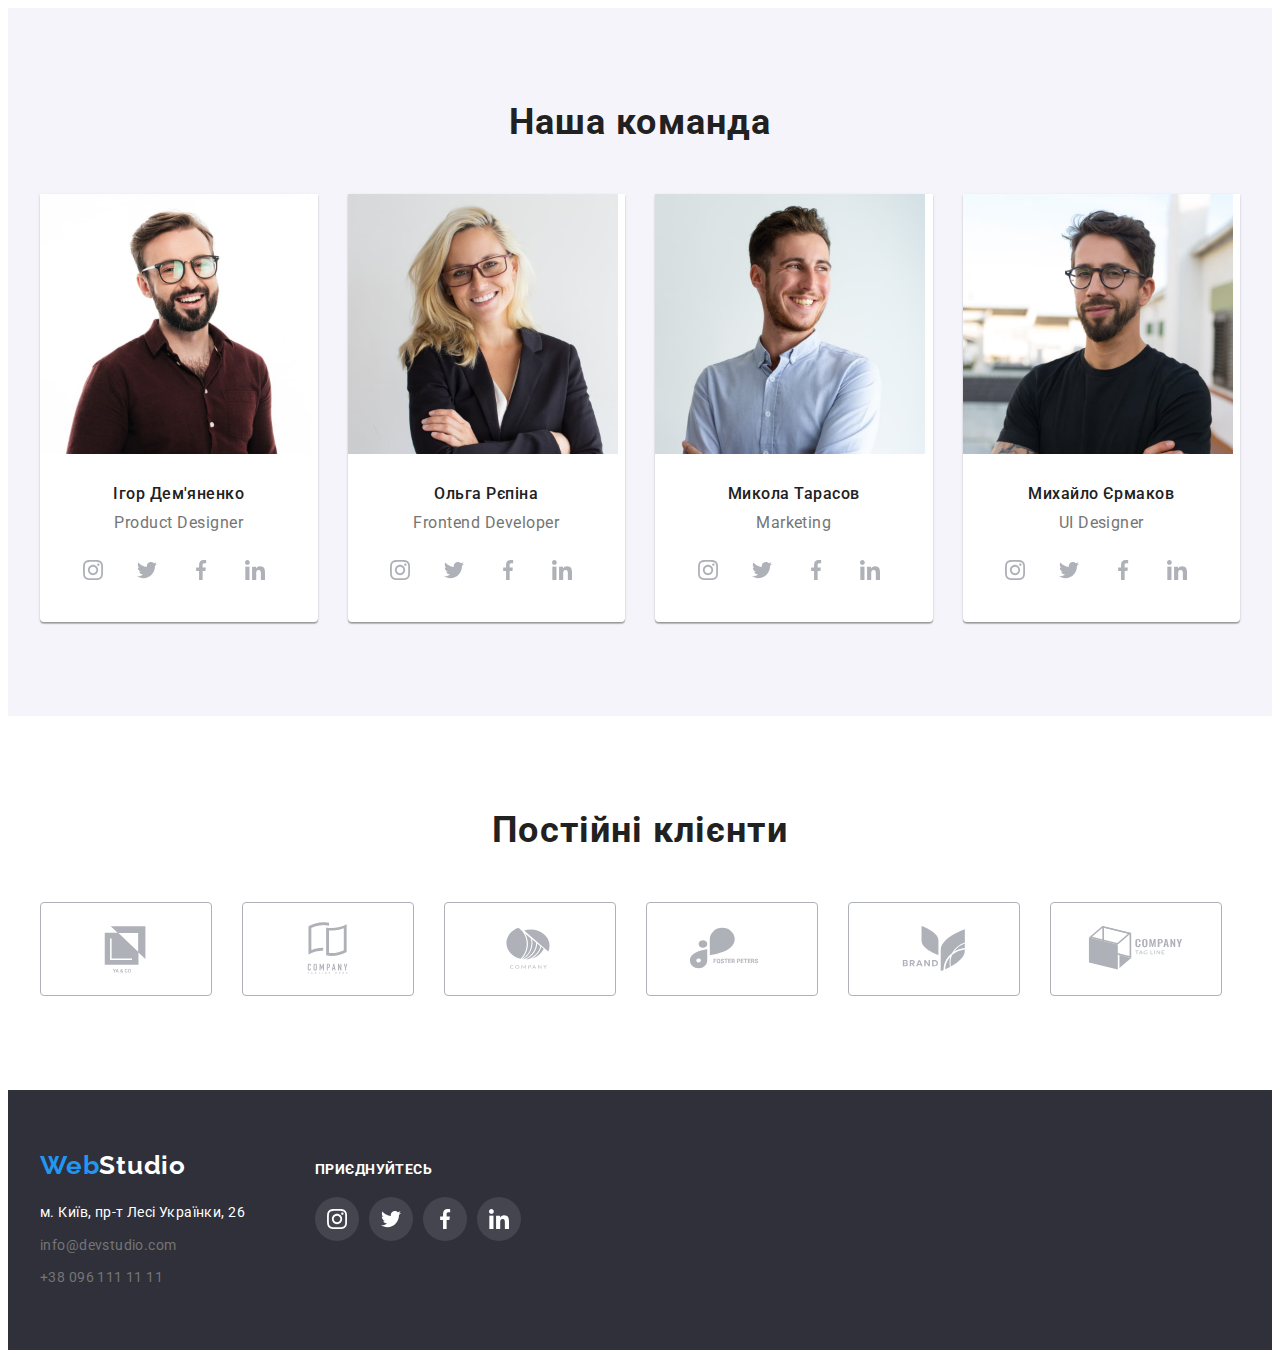
==== commit 86e4e75f: "sum" ====
--- a/index.html
+++ b/index.html
@@ -30,7 +30,7 @@
           <nav class="nav">
             <ul class="navigation list">
               <li class="navigation-list-item">
-                <a class="navigation-item active" href="/">Студія</a>
+                <a class="navigation-item active" href="./index.html">Студія</a>
               </li>
               <li class="navigation-list-item">
                 <a class="navigation-item" href="./portfolio.html">Портфоліо</a>
@@ -283,37 +283,37 @@
           <ul class="clients list">
             <li class="clients-item">
               <a href="/" class="clients-link"
-                ><svg class="clients-icon" width="41px" height="46.7px">
+                ><svg  width="106px" height="60px">
                   <use href="./images/icons.svg#icon-company1"></use></svg
               ></a>
             </li>
             <li class="clients-item">
               <a href="/" class="clients-link"
-                ><svg class="clients-icon" width="40px" height="52px">
+                ><svg  width="106px" height="60px">
                   <use href="./images/icons.svg#icon-company2"></use></svg
               ></a>
             </li>
             <li class="clients-item">
               <a href="/" class="clients-link"
-                ><svg class="clients-icon" width="43.46px" height="41.18px">
+                ><svg  width="106px" height="60px">
                   <use href="./images/icons.svg#icon-company3"></use></svg
               ></a>
             </li>
             <li class="clients-item">
               <a href="/" class="clients-link"
-                ><svg class="clients-icon" width="84.44px" height="40.62px">
+                ><svg  width="106px" height="60px">
                   <use href="./images/icons.svg#icon-company4"></use></svg
               ></a>
             </li>
             <li class="clients-item">
               <a href="/" class="clients-link"
-                ><svg class="clients-icon" width="62.54px" height="45.43px">
+                ><svg  width="106px" height="60px">
                   <use href="./images/icons.svg#icon-company5"></use></svg
               ></a>
             </li>
             <li class="clients-item">
               <a href="/" class="clients-link"
-                ><svg class="clients-icon" width="93.79px" height="43.93px">
+                ><svg  width="106px" height="60px">
                   <use href="./images/icons.svg#icon-company6"></use></svg
               ></a>
             </li>
--- a/css/styles.css
+++ b/css/styles.css
@@ -129,8 +129,11 @@
   text-align: center;
   padding-top: 200px;
   padding-bottom: 200px;
+  margin-left: auto;
+  margin-right: auto;
   background-repeat: no-repeat;
-  background-size: 1600px;
+  max-width: 1600px;
+  background-size: cover;
   background-position: center;
   background-image: linear-gradient(
       to right,
@@ -199,8 +202,8 @@
 .btn-item:last-child {
   margin-right: 0;
 }
-.btn-item:hover,
-.btn-item:focus{
+.button-portfolio:hover,
+.button-portfolio:focus{
   box-shadow: 0px 3px 1px rgba(0, 0, 0, 0.1), 0px 1px 2px rgba(0, 0, 0, 0.08), 0px 2px 2px rgba(0, 0, 0, 0.12);
   border-radius: 4px;
 }
@@ -229,7 +232,7 @@
   display: flex;
 }
 .features-item {
-  flex-basis: calc((100%-90px) / 4);
+  flex-basis: calc((100% - 90px) / 4);
   margin-right: 30px;
 }
 .features-item:last-child {
@@ -250,7 +253,6 @@
   letter-spacing: 0.03em;
 }
 .features-icon {
-  width: 270px;
   height: 120px;
   background-color: var(--background-gray-color);
   display: flex;
@@ -363,10 +365,6 @@
   margin-right: 30px;
   margin-bottom: 30px;
 }
-.portfolio-list-item:hover,
-.portfolio-list-item:focus{
-  box-shadow: 0px 1px 1px rgba(0, 0, 0, 0.12), 0px 4px 4px rgba(0, 0, 0, 0.06), 1px 4px 6px rgba(0, 0, 0, 0.16);
-}
 .portfolio-list-item:nth-child(3n) {
   margin-right: 0;
 }
@@ -378,12 +376,17 @@
   border-top: none;
   padding: 20px 24px;
 }
-.portfolio-item {
+.portfolio-link {
+  display: block;
   text-decoration: none;
   font-size: 16px;
   line-height: 1.88;
   letter-spacing: 0.03em;
   color: var(--gray-text-color);
+}
+.portfolio-link:hover,
+.portfolio-link:focus{
+  box-shadow: 0px 1px 1px rgba(0, 0, 0, 0.12), 0px 4px 4px rgba(0, 0, 0, 0.06), 1px 4px 6px rgba(0, 0, 0, 0.16);
 }
 .portfolio-name {
   font-weight: 700;
@@ -427,6 +430,9 @@
 }
 .clients.list{
 display: flex;
+}
+.clients-link>svg{
+fill: currentColor;
 }
 .clients-link{
 display:flex; 
@@ -436,6 +442,7 @@
 border-radius: 4px;
 justify-content: center;
 align-items: center;
+color:var(--icon-color);
 }
 .clients-item{
 margin-right: 30px;
@@ -446,9 +453,12 @@
 .clients-link:hover,
 .clients-link:focus{
   border-color: var(--accent-color);
-}
+  color:var(--accent-color);
+}
+
 .footer.container{
   display: flex;
+  align-items: baseline;
 }
 .footer-links-title{
 font-family: 'Roboto';
